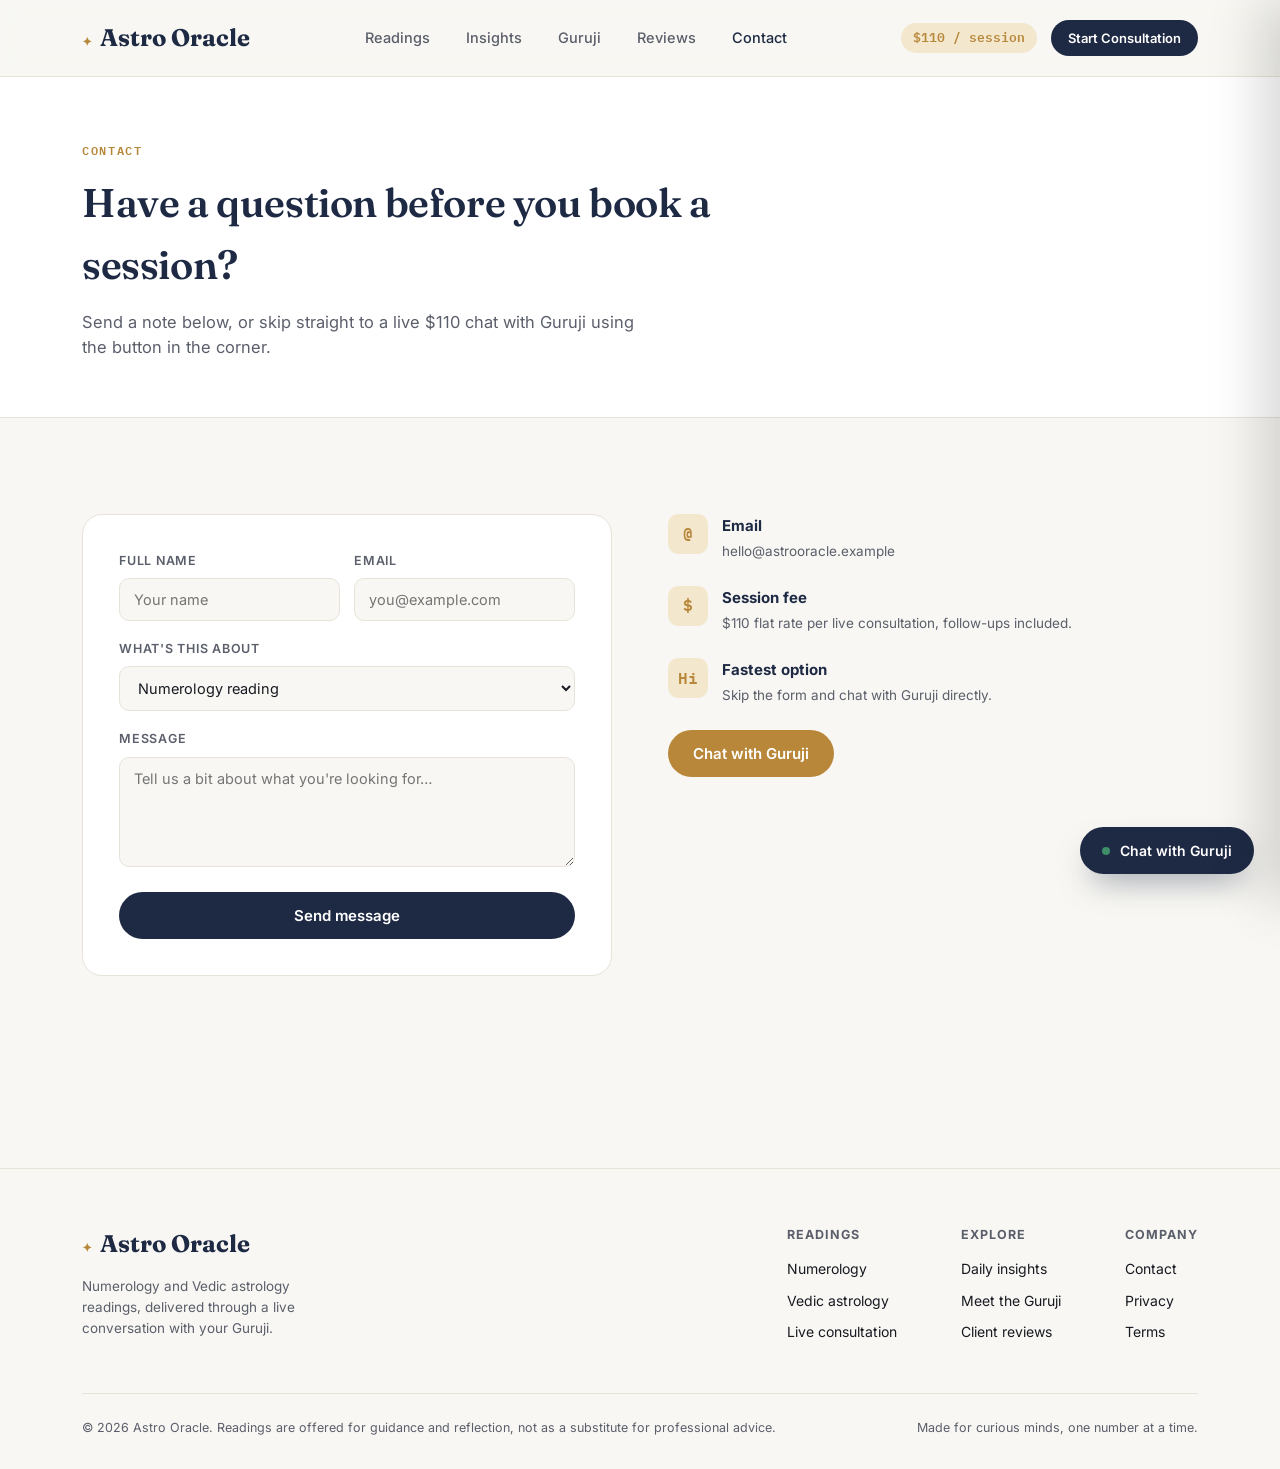
==== contact.html @ a6286b9c "refactored files" ====
<!DOCTYPE html>
<html lang="en">
<head>
<meta charset="UTF-8">
<meta name="viewport" content="width=device-width, initial-scale=1.0">
<title>Contact — Astro Oracle</title>
<link rel="preconnect" href="https://fonts.googleapis.com">
<link href="https://fonts.googleapis.com/css2?family=Fraunces:opsz,wght@9..144,400;9..144,500;9..144,600;9..144,700&family=Inter:wght@400;500;600;700&family=IBM+Plex+Mono:wght@500;600&display=swap" rel="stylesheet">
<link rel="stylesheet" href="style.css">
</head>
<body>
<header>
  <nav class="wrap">
    <a href="index.html" class="logo"><span class="logo-mark">✦</span>Astro Oracle</a>
    <div class="navlinks">
      <a href="services.html">Readings</a>
      <a href="insights.html">Insights</a>
      <a href="guruji.html">Guruji</a>
      <a href="reviews.html">Reviews</a>
      <a href="contact.html" style="color:var(--navy);">Contact</a>
    </div>
    <div class="navcta">
      <span class="fee-badge">$110 / session</span>
      <button class="btn btn-primary btn-sm" onclick="openChat()">Start Consultation</button>
    </div>
  </nav>
</header>

<section class="page-hero">
  <div class="wrap">
    <p class="eyebrow">Contact</p>
    <h1>Have a question before you book a session?</h1>
    <p class="lead">Send a note below, or skip straight to a live $110 chat with Guruji using the button in the corner.</p>
  </div>
</section>

<section>
  <div class="wrap contact-grid">
    <div class="form-card">
      <form onsubmit="event.preventDefault(); document.getElementById('formSuccess').style.display='block'; this.reset();">
        <div class="field-row">
          <div class="field">
            <label for="cf-name">Full name</label>
            <input type="text" id="cf-name" required placeholder="Your name">
          </div>
          <div class="field">
            <label for="cf-email">Email</label>
            <input type="email" id="cf-email" required placeholder="you@example.com">
          </div>
        </div>
        <div class="field">
          <label for="cf-topic">What's this about</label>
          <select id="cf-topic">
            <option>Numerology reading</option>
            <option>Vedic astrology reading</option>
            <option>Booking a session ($110)</option>
            <option>Something else</option>
          </select>
        </div>
        <div class="field">
          <label for="cf-msg">Message</label>
          <textarea id="cf-msg" required placeholder="Tell us a bit about what you're looking for…"></textarea>
        </div>
        <button type="submit" class="btn btn-primary" style="width:100%;">Send message</button>
        <div class="form-success" id="formSuccess">Thanks — Guruji typically replies within a few hours. Want an answer sooner? Use the chat button instead.</div>
      </form>
    </div>
    <div class="contact-info">
      <div class="info-item">
        <div class="info-icon">@</div>
        <div><h4>Email</h4><p>hello@astrooracle.example</p></div>
      </div>
      <div class="info-item">
        <div class="info-icon">$</div>
        <div><h4>Session fee</h4><p>$110 flat rate per live consultation, follow-ups included.</p></div>
      </div>
      <div class="info-item">
        <div class="info-icon">Hi</div>
        <div><h4>Fastest option</h4><p>Skip the form and chat with Guruji directly.</p></div>
      </div>
      <button class="btn btn-gold" onclick="openChat()" style="align-self:flex-start;">Chat with Guruji</button>
    </div>
  </div>
</section>
<footer>
  <div class="wrap">
    <div class="foot-grid">
      <div>
        <a href="index.html" class="logo"><span class="logo-mark">✦</span>Astro Oracle</a>
        <p style="font-size:13.5px; color:var(--ink-soft); max-width:260px; margin-top:14px;">Numerology and Vedic astrology readings, delivered through a live conversation with your Guruji.</p>
      </div>
      <div class="foot-cols">
        <div class="foot-col">
          <h4>Readings</h4>
          <a href="services.html#numerology">Numerology</a>
          <a href="services.html#astrology">Vedic astrology</a>
          <a href="services.html#consultation">Live consultation</a>
        </div>
        <div class="foot-col">
          <h4>Explore</h4>
          <a href="insights.html">Daily insights</a>
          <a href="guruji.html">Meet the Guruji</a>
          <a href="reviews.html">Client reviews</a>
        </div>
        <div class="foot-col">
          <h4>Company</h4>
          <a href="contact.html">Contact</a>
          <a href="#">Privacy</a>
          <a href="#">Terms</a>
        </div>
      </div>
    </div>
    <div class="foot-bottom">
      <div>© 2026 Astro Oracle. Readings are offered for guidance and reflection, not as a substitute for professional advice.</div>
      <div>Made for curious minds, one number at a time.</div>
    </div>
  </div>
</footer>

<button class="fab" onclick="openChat()">
  <span class="fab-dot"></span> Chat with Guruji
</button>

<div class="overlay-bg" id="overlayBg" onclick="closeChat()"></div>
<div class="chat-panel" id="chatPanel">
  <div class="panel-head">
    <div class="phone-avatar" id="panelAvatar">G</div>
    <div>
      <div style="font-weight:600; font-size:14.5px;">Guruji</div>
      <div class="status"><span class="status-dot"></span>Online now · $110 / session</div>
    </div>
    <button class="panel-close" onclick="closeChat()" aria-label="Close chat">×</button>
  </div>
  <div class="panel-body" id="panelBody">
    <div class="bubble them">Namaste, I'm here. Tell me your date of birth and what's on your mind, and let's start from there.</div>
  </div>
  <div class="typing" id="typingIndicator" style="display:none;">Guruji is typing…</div>
  <div class="panel-input">
    <input type="text" id="panelInput" placeholder="Type a message…" onkeydown="if(event.key==='Enter')sendPanelMsg()">
    <button onclick="sendPanelMsg()" aria-label="Send">→</button>
  </div>
</div>

<script src="script.js"></script>

</body>
</html>
---- style.css ----
:root{
    --bg:#F8F7F3;
    --surface:#FFFFFF;
    --ink:#171A21;
    --ink-soft:#5B5F6B;
    --navy:#1E2A44;
    --navy-soft:#2E3B5C;
    --gold:#B8873A;
    --gold-tint:#F3E7CE;
    --line:#E6E3D9;
    --sage:#3E8E67;

    --display: 'Fraunces', serif;
    --body: 'Inter', sans-serif;
    --mono: 'IBM Plex Mono', monospace;

    --maxw: 1180px;
  }

  *{box-sizing:border-box; margin:0; padding:0;}
  html{scroll-behavior:smooth;}
  body{
    font-family:var(--body);
    color:var(--ink);
    background:var(--bg);
    line-height:1.55;
    -webkit-font-smoothing:antialiased;
  }
  img,svg{display:block; max-width:100%;}
  a{color:inherit; text-decoration:none;}
  ul{list-style:none;}
  button{font-family:inherit; cursor:pointer;}

  :focus-visible{
    outline:2px solid var(--navy);
    outline-offset:3px;
    border-radius:4px;
  }

  @media (prefers-reduced-motion: reduce){
    *{animation-duration:0.001ms !important; animation-iteration-count:1 !important; transition-duration:0.001ms !important; scroll-behavior:auto !important;}
  }

  .wrap{max-width:var(--maxw); margin:0 auto; padding:0 32px;}

  h1,h2,h3{font-family:var(--display); font-weight:600; letter-spacing:-0.01em; color:var(--navy);}

  .eyebrow{
    font-family:var(--mono);
    font-size:12px;
    letter-spacing:0.14em;
    text-transform:uppercase;
    color:var(--gold);
    font-weight:600;
  }

  .num{font-family:var(--mono); font-variant-numeric:tabular-nums;}

  .btn{
    display:inline-flex; align-items:center; justify-content:center; gap:8px;
    padding:13px 24px;
    border-radius:999px;
    font-weight:600;
    font-size:15px;
    border:1px solid transparent;
    transition:transform 0.15s ease, background 0.15s ease, border-color .15s ease;
    white-space:nowrap;
  }
  .btn:hover{transform:translateY(-1px);}
  .btn-primary{background:var(--navy); color:#fff;}
  .btn-primary:hover{background:var(--navy-soft);}
  .btn-ghost{background:transparent; color:var(--navy); border-color:var(--line);}
  .btn-ghost:hover{border-color:var(--navy);}
  .btn-gold{background:var(--gold); color:#fff;}
  .btn-gold:hover{background:#a3762c;}
  .btn-sm{padding:9px 16px; font-size:13px;}

  /* ---------- NAV ---------- */
  header{
    position:sticky; top:0; z-index:50;
    background:rgba(248,247,243,0.88);
    backdrop-filter:blur(10px);
    border-bottom:1px solid var(--line);
  }
  nav.wrap{
    display:flex; align-items:center; justify-content:space-between;
    height:76px;
  }
  .logo{
    display:flex; align-items:baseline; gap:6px;
    font-family:var(--display); font-weight:700; font-size:24px; color:var(--navy);
  }
  .logo span{font-family:var(--mono); font-size:12px; color:var(--gold); font-weight:600;}
  .navlinks{display:flex; align-items:center; gap:36px;}
  .navlinks a{font-size:14.5px; font-weight:500; color:var(--ink-soft);}
  .navlinks a:hover{color:var(--navy);}
  .navcta{display:flex; align-items:center; gap:14px;}
  .navmobile{display:none;}

  /* ---------- HERO ---------- */
  .hero{padding:76px 0 96px;}
  .hero-grid{
    display:grid; grid-template-columns:1.05fr 0.95fr; gap:64px; align-items:center;
  }
  .hero h1{font-size:52px; line-height:1.06; margin:18px 0 20px;}
  .hero p.lead{font-size:18px; color:var(--ink-soft); max-width:480px; margin-bottom:32px;}
  .hero-ctas{display:flex; gap:14px; flex-wrap:wrap; margin-bottom:40px;}
  .hero-proof{display:flex; gap:28px; flex-wrap:wrap;}
  .proof-item{}
  .proof-num{font-family:var(--mono); font-size:22px; font-weight:600; color:var(--navy);}
  .proof-label{font-size:12.5px; color:var(--ink-soft);}

  /* orbital art */
  .orbit-wrap{position:relative; aspect-ratio:1/1; width:100%; max-width:460px; margin:0 auto;}
  .orbit-wrap svg{width:100%; height:100%;}
  .orbit-ring{fill:none; stroke:var(--line); stroke-width:1;}
  .orbit-dot{fill:var(--gold);}
  .orbit-dot.navy{fill:var(--navy);}
  @keyframes spin{from{transform:rotate(0deg);} to{transform:rotate(360deg);}}
  .spin-slow{animation:spin 60s linear infinite; transform-origin:center;}
  .spin-slow-rev{animation:spin 90s linear infinite reverse; transform-origin:center;}

  /* calculator card floating on orbit */
  .calc-card{
    position:relative; z-index:2;
    background:var(--surface);
    border:1px solid var(--line);
    border-radius:20px;
    padding:26px 26px 22px;
    box-shadow:0 24px 48px -24px rgba(30,42,68,0.28);
    max-width:340px; margin:0 auto;
  }
  .calc-card h3{font-size:16px; margin-bottom:4px;}
  .calc-sub{font-size:13px; color:var(--ink-soft); margin-bottom:16px;}
  .calc-fields{display:flex; gap:8px; margin-bottom:14px;}
  .calc-fields input{
    font-family:var(--mono); font-size:14px; text-align:center;
    border:1px solid var(--line); border-radius:8px; padding:10px 6px;
    width:100%; background:var(--bg); color:var(--ink);
  }
  .calc-fields input::placeholder{color:#A6A9B2;}
  .calc-result{
    display:flex; align-items:center; gap:14px;
    margin-top:16px; padding-top:16px; border-top:1px dashed var(--line);
  }
  .life-badge{
    width:56px; height:56px; border-radius:50%;
    background:var(--navy); color:#fff;
    display:flex; align-items:center; justify-content:center;
    font-family:var(--mono); font-weight:600; font-size:22px;
    flex-shrink:0;
  }
  .life-badge.gold{background:var(--gold);}
  .calc-result-text .k{font-size:11px; text-transform:uppercase; letter-spacing:0.08em; color:var(--ink-soft); font-weight:600;}
  .calc-result-text .v{font-size:14px; color:var(--navy); font-weight:600; margin-top:2px;}

  /* ---------- TRUST STRIP ---------- */
  .trust{border-top:1px solid var(--line); border-bottom:1px solid var(--line); background:var(--surface);}
  .trust .wrap{
    display:flex; justify-content:space-between; flex-wrap:wrap; gap:24px;
    padding:26px 32px;
  }
  .trust-item{display:flex; align-items:center; gap:10px; font-size:13.5px; color:var(--ink-soft);}
  .trust-item .num{color:var(--navy); font-weight:600; font-size:15px;}

  /* ---------- SECTION HEADS ---------- */
  section{padding:96px 0;}
  .sec-head{max-width:600px; margin-bottom:52px;}
  .sec-head h2{font-size:36px; margin-top:10px;}
  .sec-head p{color:var(--ink-soft); font-size:16px; margin-top:14px;}

  /* ---------- SERVICES ---------- */
  .services-grid{display:grid; grid-template-columns:repeat(3,1fr); gap:24px;}
  .service-card{
    background:var(--surface); border:1px solid var(--line); border-radius:18px;
    padding:32px 28px;
  }
  .service-num{font-family:var(--mono); font-size:13px; color:var(--gold); font-weight:600; margin-bottom:22px;}
  .service-card h3{font-size:20px; margin-bottom:10px;}
  .service-card p{font-size:14.5px; color:var(--ink-soft); margin-bottom:18px;}
  .service-card ul{display:flex; flex-direction:column; gap:8px;}
  .service-card li{font-size:13.5px; color:var(--ink); display:flex; gap:8px; align-items:flex-start;}
  .service-card li::before{content:"—"; color:var(--gold); flex-shrink:0;}

  /* ---------- GURUJIS ---------- */
  .guru-section{background:var(--navy);}
  .guru-section .sec-head h2, .guru-section .eyebrow{color:#fff;}
  .guru-section .sec-head p{color:#B9C0D4;}
  .guru-grid{display:grid; grid-template-columns:repeat(3,1fr); gap:24px;}
  .guru-card{
    background:#26314F; border:1px solid #384467; border-radius:18px; padding:26px;
    display:flex; flex-direction:column;
  }
  .guru-top{display:flex; gap:14px; align-items:center; margin-bottom:18px;}
  .guru-avatar{
    width:52px; height:52px; border-radius:50%;
    background:var(--gold-tint); color:var(--navy);
    display:flex; align-items:center; justify-content:center;
    font-family:var(--display); font-weight:600; font-size:19px;
    flex-shrink:0;
  }
  .guru-name{color:#fff; font-weight:600; font-size:16px;}
  .guru-role{font-size:12.5px; color:#9DA7C4;}
  .status{display:flex; align-items:center; gap:6px; font-size:12px; color:#9DA7C4; margin-top:4px;}
  .status-dot{width:7px; height:7px; border-radius:50%; background:var(--sage);}
  .status-dot.away{background:#C08A34;}
  .guru-meta{display:flex; gap:16px; margin:14px 0 20px; flex-wrap:wrap;}
  .guru-meta div{font-size:12px; color:#B9C0D4;}
  .guru-meta .num{color:#fff; font-weight:600; font-size:14px; display:block;}
  .guru-card .btn{width:100%; margin-top:auto;}

  /* ---------- HOW IT WORKS ---------- */
  .steps{display:grid; grid-template-columns:repeat(3,1fr); gap:0; counter-reset:step;}
  .step{position:relative; padding:0 28px 0 0;}
  .step:not(:last-child){border-right:1px solid var(--line);}
  .step-num{font-family:var(--mono); font-size:34px; font-weight:600; color:var(--gold); margin-bottom:16px;}
  .step h3{font-size:18px; margin-bottom:10px;}
  .step p{font-size:14.5px; color:var(--ink-soft);}

  /* ---------- CHAT PREVIEW ---------- */
  .chat-preview{display:grid; grid-template-columns:0.9fr 1.1fr; gap:64px; align-items:center;}
  .chat-copy .sec-head{margin-bottom:26px;}
  .chat-points{display:flex; flex-direction:column; gap:16px; margin-bottom:32px;}
  .chat-point{display:flex; gap:12px; align-items:flex-start;}
  .chat-point-dot{width:8px; height:8px; border-radius:50%; background:var(--gold); margin-top:7px; flex-shrink:0;}
  .chat-point div{font-size:14.5px; color:var(--ink-soft);}
  .chat-point strong{color:var(--ink); font-weight:600;}

  .phone{
    background:var(--surface); border:1px solid var(--line); border-radius:24px;
    box-shadow:0 30px 60px -30px rgba(30,42,68,0.35);
    overflow:hidden; max-width:400px; margin:0 auto;
  }
  .phone-head{
    background:var(--navy); color:#fff; padding:16px 18px;
    display:flex; align-items:center; gap:12px;
  }
  .phone-avatar{width:38px; height:38px; border-radius:50%; background:var(--gold-tint); color:var(--navy); display:flex; align-items:center; justify-content:center; font-family:var(--display); font-weight:600;}
  .phone-head .status{color:#B9C0D4;}
  .phone-body{padding:20px 18px; display:flex; flex-direction:column; gap:12px; min-height:280px; background:#FBFAF7;}
  .bubble{max-width:78%; padding:10px 14px; border-radius:14px; font-size:14px; line-height:1.45;}
  .bubble.them{background:#fff; border:1px solid var(--line); align-self:flex-start; border-bottom-left-radius:4px;}
  .bubble.me{background:var(--navy); color:#fff; align-self:flex-end; border-bottom-right-radius:4px;}
  .bubble .num{color:var(--gold); font-weight:600;}
  .bubble.me .num{color:var(--gold-tint);}
  .phone-input{
    display:flex; gap:8px; padding:14px 16px; border-top:1px solid var(--line); background:#fff;
  }
  .phone-input input{flex:1; border:1px solid var(--line); border-radius:999px; padding:10px 16px; font-size:14px; background:var(--bg);}
  .phone-input button{width:38px; height:38px; border-radius:50%; background:var(--navy); color:#fff; border:none; flex-shrink:0; font-size:15px;}

  /* ---------- TESTIMONIALS ---------- */
  .testi-grid{display:grid; grid-template-columns:repeat(3,1fr); gap:24px;}
  .testi{background:var(--surface); border:1px solid var(--line); border-radius:18px; padding:28px;}
  .testi-mark{font-family:var(--display); font-size:34px; color:var(--gold); line-height:1; margin-bottom:10px;}
  .testi p{font-size:14.5px; color:var(--ink); margin-bottom:18px;}
  .testi-who{font-size:12.5px; color:var(--ink-soft); font-weight:600;}

  /* ---------- FOOTER CTA ---------- */
  .cta-band{background:var(--gold-tint); border-radius:24px; padding:56px; text-align:center; margin:0 32px;}
  .cta-band h2{font-size:32px; margin-bottom:14px;}
  .cta-band p{color:var(--ink-soft); margin-bottom:28px; max-width:440px; margin-left:auto; margin-right:auto;}

  footer{border-top:1px solid var(--line); padding:56px 0 32px; margin-top:96px;}
  .foot-grid{display:flex; justify-content:space-between; flex-wrap:wrap; gap:40px; margin-bottom:40px;}
  .foot-cols{display:flex; gap:64px; flex-wrap:wrap;}
  .foot-col h4{font-size:12.5px; text-transform:uppercase; letter-spacing:0.08em; color:var(--ink-soft); margin-bottom:14px;}
  .foot-col a{display:block; font-size:14px; color:var(--ink); margin-bottom:10px;}
  .foot-col a:hover{color:var(--navy); text-decoration:underline;}
  .foot-bottom{border-top:1px solid var(--line); padding-top:24px; display:flex; justify-content:space-between; flex-wrap:wrap; gap:12px; font-size:12.5px; color:var(--ink-soft);}

  /* ---------- FLOATING CHAT BUTTON ---------- */
  .fab{
    position:fixed; bottom:26px; right:26px; z-index:80;
    display:flex; align-items:center; gap:10px;
    background:var(--navy); color:#fff; border:none; border-radius:999px;
    padding:15px 22px; font-weight:600; font-size:14px;
    box-shadow:0 16px 32px -12px rgba(30,42,68,0.5);
  }
  .fab-dot{width:8px; height:8px; border-radius:50%; background:var(--sage);}

  /* ---------- CHAT OVERLAY PANEL ---------- */
  .overlay-bg{
    position:fixed; inset:0; background:rgba(23,26,33,0.4);
    opacity:0; pointer-events:none; transition:opacity .25s ease; z-index:90;
  }
  .overlay-bg.open{opacity:1; pointer-events:auto;}
  .chat-panel{
    position:fixed; top:0; right:0; height:100%; width:400px; max-width:92vw;
    background:#fff; z-index:95;
    transform:translateX(100%); transition:transform .3s ease;
    display:flex; flex-direction:column;
    box-shadow:-20px 0 50px rgba(0,0,0,0.15);
  }
  .chat-panel.open{transform:translateX(0);}
  .panel-head{background:var(--navy); color:#fff; padding:18px 20px; display:flex; align-items:center; gap:12px;}
  .panel-close{margin-left:auto; background:none; border:none; color:#fff; font-size:20px; line-height:1;}
  .panel-body{flex:1; overflow-y:auto; padding:20px; display:flex; flex-direction:column; gap:12px; background:#FBFAF7;}
  .panel-input{display:flex; gap:8px; padding:16px; border-top:1px solid var(--line);}
  .panel-input input{flex:1; border:1px solid var(--line); border-radius:999px; padding:11px 16px; font-size:14px;}
  .panel-input button{width:40px; height:40px; border-radius:50%; background:var(--navy); color:#fff; border:none; flex-shrink:0;}
  .typing{font-size:12.5px; color:var(--ink-soft); font-style:italic; padding-left:4px;}

  /* ---------- RESPONSIVE ---------- */
  @media (max-width:920px){
    .navlinks{display:none;}
    .hero-grid, .chat-preview{grid-template-columns:1fr; gap:48px;}
    .hero h1{font-size:38px;}
    .services-grid, .guru-grid, .testi-grid{grid-template-columns:1fr;}
    .steps{grid-template-columns:1fr; gap:32px;}
    .step:not(:last-child){border-right:none; border-bottom:1px solid var(--line); padding-bottom:28px;}
    .cta-band{margin:0 16px; padding:40px 24px;}
    .wrap{padding:0 20px;}
    .trust .wrap{padding:20px;}
  }

/* ---------- INNER PAGE HERO ---------- */
.page-hero{padding:64px 0 56px; border-bottom:1px solid var(--line); background:var(--surface);}
.page-hero h1{font-size:40px; margin-top:12px; max-width:640px;}
.page-hero p.lead{font-size:16.5px; color:var(--ink-soft); max-width:560px; margin-top:14px;}

/* ---------- SERVICE DETAIL BLOCKS ---------- */
.service-detail{display:grid; grid-template-columns:0.9fr 1.1fr; gap:56px; align-items:start; padding:64px 0; border-bottom:1px solid var(--line);}
.service-detail:last-child{border-bottom:none;}
.service-detail .service-num{margin-bottom:16px;}
.service-detail h2{font-size:30px; margin-bottom:14px;}
.service-detail p.desc{color:var(--ink-soft); font-size:15.5px; margin-bottom:20px; max-width:440px;}
.detail-list{display:grid; grid-template-columns:1fr 1fr; gap:14px;}
.detail-item{background:var(--surface); border:1px solid var(--line); border-radius:14px; padding:18px 20px;}
.detail-item .num{color:var(--gold); font-weight:600; font-size:13px; display:block; margin-bottom:6px;}
.detail-item div.t{font-size:14px; font-weight:600; color:var(--ink);}
.detail-item div.d{font-size:13px; color:var(--ink-soft); margin-top:4px;}

/* ---------- GURUJI FULL GRID (light bg version) ---------- */
.guru-grid-light{display:grid; grid-template-columns:repeat(3,1fr); gap:24px;}
.guru-card-light{
  background:var(--surface); border:1px solid var(--line); border-radius:18px; padding:26px;
  display:flex; flex-direction:column;
}
.guru-card-light .guru-name{color:var(--navy);}
.guru-card-light .guru-role, .guru-card-light .status, .guru-card-light .guru-meta div{color:var(--ink-soft);}
.guru-card-light .guru-meta .num{color:var(--navy);}
.guru-card-light .guru-avatar{background:var(--navy); color:#fff;}
.filter-row{display:flex; gap:10px; margin-bottom:32px; flex-wrap:wrap;}
.filter-chip{
  padding:8px 16px; border-radius:999px; border:1px solid var(--line); font-size:13px; font-weight:600; color:var(--ink-soft); background:var(--surface);
}
.filter-chip.active{background:var(--navy); color:#fff; border-color:var(--navy);}

/* ---------- CONTACT ---------- */
.contact-grid{display:grid; grid-template-columns:1fr 1fr; gap:56px; align-items:start;}
.form-card{background:var(--surface); border:1px solid var(--line); border-radius:20px; padding:36px;}
.field{margin-bottom:18px;}
.field label{display:block; font-size:12.5px; font-weight:600; color:var(--ink-soft); text-transform:uppercase; letter-spacing:0.06em; margin-bottom:8px;}
.field input, .field select, .field textarea{
  width:100%; border:1px solid var(--line); border-radius:10px; padding:12px 14px; font-size:14.5px; font-family:var(--body); background:var(--bg); color:var(--ink);
}
.field textarea{min-height:110px; resize:vertical;}
.field-row{display:grid; grid-template-columns:1fr 1fr; gap:14px;}
.contact-info{display:flex; flex-direction:column; gap:24px;}
.info-item{display:flex; gap:14px; align-items:flex-start;}
.info-icon{width:40px; height:40px; border-radius:10px; background:var(--gold-tint); color:var(--gold); display:flex; align-items:center; justify-content:center; font-family:var(--mono); font-weight:600; flex-shrink:0;}
.info-item h4{font-size:15px; color:var(--navy); margin-bottom:4px;}
.info-item p{font-size:13.5px; color:var(--ink-soft);}
.form-success{display:none; background:var(--gold-tint); border-radius:12px; padding:16px 18px; font-size:14px; color:var(--navy); font-weight:600; margin-top:16px;}

@media (max-width:920px){
  .service-detail, .contact-grid{grid-template-columns:1fr;}
  .detail-list{grid-template-columns:1fr;}
  .guru-grid-light{grid-template-columns:1fr;}
  .field-row{grid-template-columns:1fr;}
}

/* ---------- LOGO MARK ---------- */
.logo-mark{color:var(--gold); margin-right:2px; font-size:0.85em;}

/* ---------- FEE BADGE ---------- */
.fee-badge{
  display:inline-flex; align-items:center; gap:6px;
  background:var(--gold-tint); color:var(--gold); border-radius:999px;
  padding:5px 12px; font-family:var(--mono); font-size:12.5px; font-weight:600;
}

/* ---------- TODAY STRIP (dynamic numerology) ---------- */
.today-strip{background:var(--navy); color:#fff;}
.today-strip .wrap{
  display:flex; align-items:center; gap:20px; padding:18px 32px; flex-wrap:wrap;
}
.today-badge{
  width:44px; height:44px; border-radius:50%; background:var(--gold);
  display:flex; align-items:center; justify-content:center; flex-shrink:0;
  font-family:var(--mono); font-weight:600; font-size:19px;
}
.today-strip .t{font-size:13px; color:#9DA7C4;}
.today-strip .d{font-size:13.5px; color:#fff; margin-top:2px;}
.today-strip a{margin-left:auto; font-size:13px; font-weight:600; color:var(--gold-tint); white-space:nowrap;}
.today-strip a:hover{text-decoration:underline;}

/* ---------- ZODIAC GRID ---------- */
.zodiac-grid{
  display:grid; grid-template-columns:repeat(6,1fr); gap:12px; margin-bottom:28px;
}
.zodiac-card{
  background:var(--surface); border:1px solid var(--line); border-radius:14px;
  padding:18px 10px; display:flex; flex-direction:column; align-items:center; gap:8px;
  transition:border-color .15s ease, transform .15s ease;
}
.zodiac-card:hover{transform:translateY(-2px); border-color:var(--gold);}
.zodiac-card.active{border-color:var(--navy); background:var(--gold-tint);}
.zodiac-symbol{font-size:26px; color:var(--navy);}
.zodiac-name{font-size:12px; font-weight:600; color:var(--ink-soft);}
.horoscope-result{
  display:none; background:var(--surface); border:1px solid var(--line); border-radius:16px;
  padding:24px 28px; max-width:560px;
}
.horoscope-result p{font-size:15.5px; color:var(--ink); margin-top:8px;}

/* ---------- NUMEROLOGY INSIGHT CARD (insights page) ---------- */
.insight-split{display:grid; grid-template-columns:1fr 1fr; gap:24px;}
.insight-card{background:var(--surface); border:1px solid var(--line); border-radius:18px; padding:28px;}
.insight-card h3{font-size:18px; margin-bottom:6px;}
.insight-card p.sub{font-size:13.5px; color:var(--ink-soft); margin-bottom:18px;}

/* ---------- SINGLE GURUJI PROFILE ---------- */
.guruji-profile{
  display:grid; grid-template-columns:0.8fr 1.2fr; gap:48px; align-items:center;
  background:var(--navy); border-radius:24px; padding:48px; color:#fff;
}
.guruji-avatar-lg{
  width:120px; height:120px; border-radius:50%; background:var(--gold-tint); color:var(--navy);
  display:flex; align-items:center; justify-content:center; font-family:var(--display);
  font-weight:600; font-size:44px; margin:0 auto 18px;
}
.guruji-profile .status{justify-content:center; color:#9DA7C4;}
.guruji-title{text-align:center;}
.guruji-title h3{color:#fff; font-size:20px; margin-top:4px;}
.guruji-body p{color:#C7CCDD; font-size:15px; margin-bottom:18px;}
.guruji-stats{display:flex; gap:24px; margin-bottom:22px; flex-wrap:wrap;}
.guruji-stats div{font-size:12px; color:#9DA7C4;}
.guruji-stats .num{color:#fff; font-weight:600; font-size:16px; display:block;}
.guruji-fee{
  display:flex; align-items:center; gap:14px; margin-bottom:22px;
  background:#26314F; border-radius:14px; padding:14px 18px; max-width:340px;
}
.guruji-fee .num{font-family:var(--mono); font-size:26px; font-weight:600; color:var(--gold);}
.guruji-fee .label{font-size:12.5px; color:#9DA7C4;}

@media (max-width:920px){
  .zodiac-grid{grid-template-columns:repeat(3,1fr);}
  .insight-split{grid-template-columns:1fr;}
  .guruji-profile{grid-template-columns:1fr; padding:32px 24px;}
  .today-strip a{margin-left:0;}
}

/* ---------- REVIEWS PAGE ---------- */
.review-stats{display:grid; grid-template-columns:repeat(4,1fr); gap:20px; margin-bottom:56px;}
.review-stat{background:var(--surface); border:1px solid var(--line); border-radius:16px; padding:24px 20px; text-align:center;}
.review-stat .num{font-family:var(--mono); font-size:30px; font-weight:600; color:var(--navy); display:block;}
.review-stat .label{font-size:12.5px; color:var(--ink-soft); margin-top:6px;}

.stars{color:var(--gold); font-size:14px; letter-spacing:2px; margin-bottom:12px;}

.review-filter-row{display:flex; gap:10px; margin-bottom:32px; flex-wrap:wrap;}

.review-grid{display:grid; grid-template-columns:repeat(2,1fr); gap:20px;}
.review-card{
  background:var(--surface); border:1px solid var(--line); border-radius:18px; padding:26px 28px;
  display:flex; flex-direction:column;
}
.review-top{display:flex; justify-content:space-between; align-items:flex-start; margin-bottom:4px;}
.review-tag{
  font-family:var(--mono); font-size:11px; font-weight:600; color:var(--gold);
  background:var(--gold-tint); padding:3px 10px; border-radius:999px; text-transform:uppercase; letter-spacing:0.04em;
}
.review-card p{font-size:14.5px; color:var(--ink); margin:6px 0 16px; flex:1;}
.review-who{display:flex; justify-content:space-between; align-items:center; border-top:1px solid var(--line); padding-top:14px;}
.review-who .name{font-size:13.5px; font-weight:600; color:var(--navy);}
.review-who .place{font-size:12px; color:var(--ink-soft);}
.review-who .date{font-size:11.5px; color:var(--ink-soft); font-family:var(--mono);}

@media (max-width:920px){
  .review-stats{grid-template-columns:repeat(2,1fr);}
  .review-grid{grid-template-columns:1fr;}
}
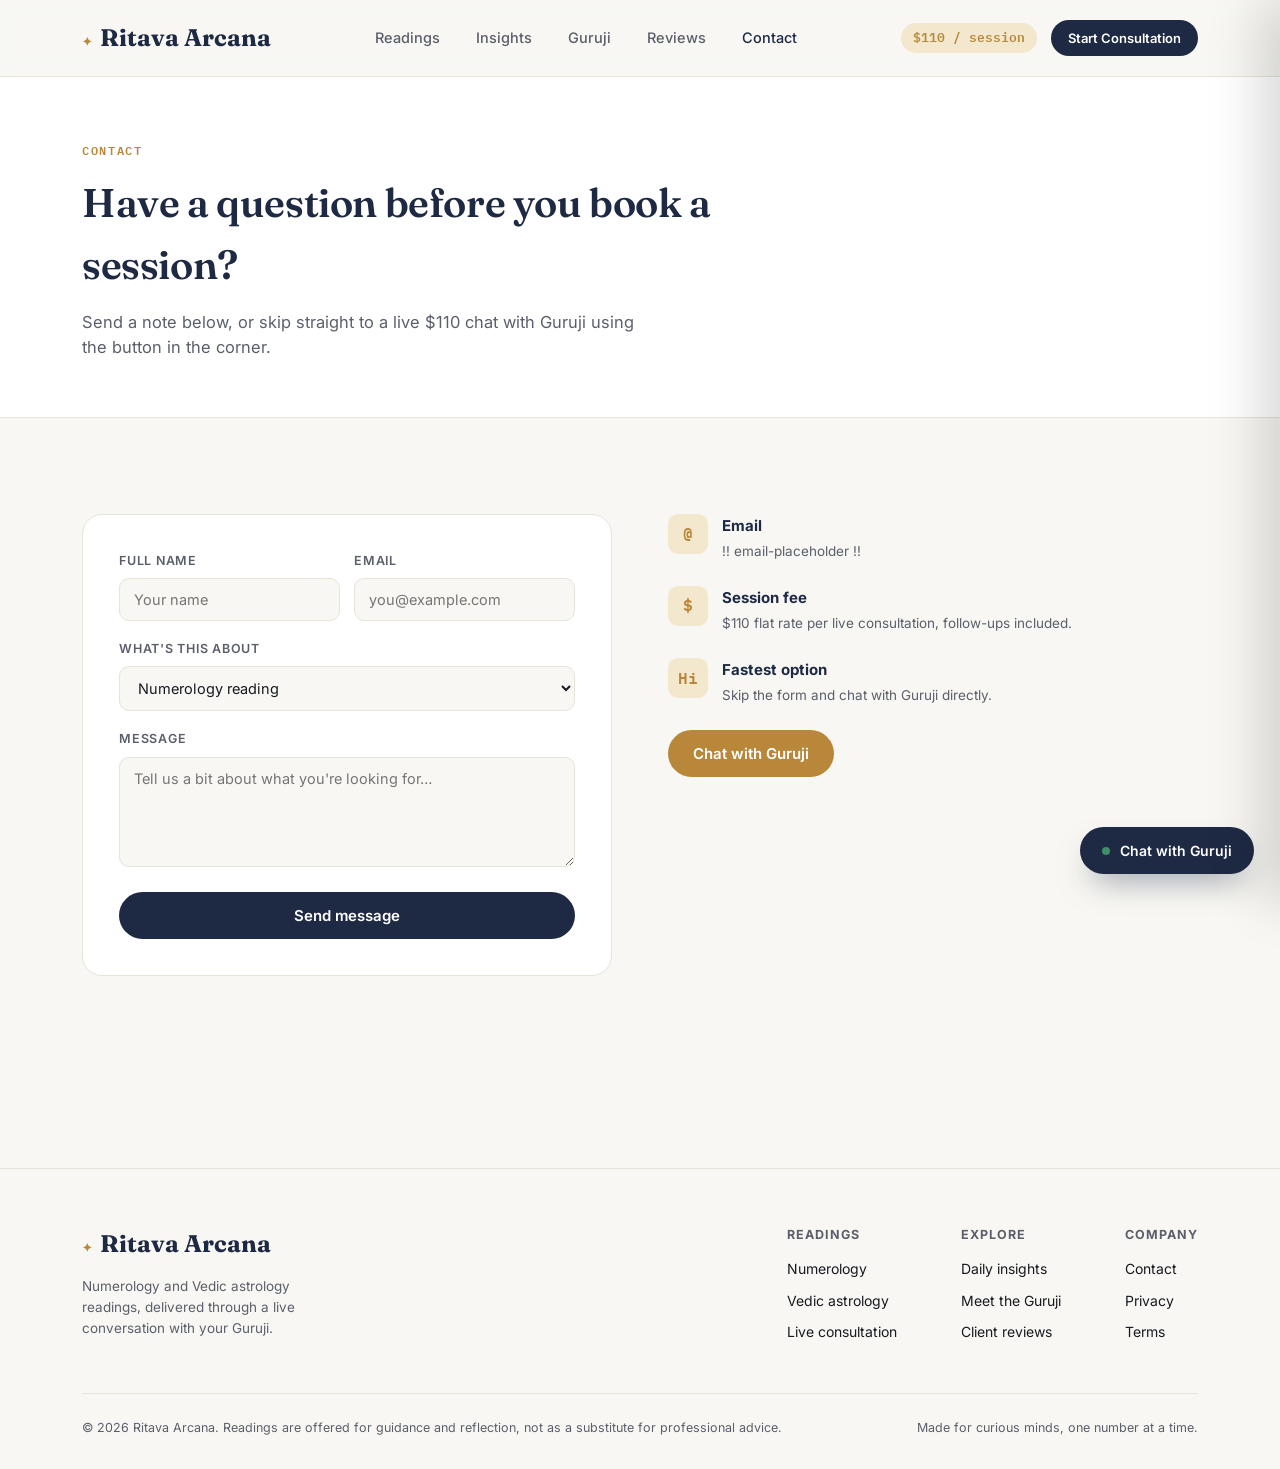
==== commit ba384a47: "refactored name" ====
--- a/contact.html
+++ b/contact.html
@@ -3,7 +3,7 @@
 <head>
 <meta charset="UTF-8">
 <meta name="viewport" content="width=device-width, initial-scale=1.0">
-<title>Contact — Astro Oracle</title>
+<title>Contact — Ritava Arcana</title>
 <link rel="preconnect" href="https://fonts.googleapis.com">
 <link href="https://fonts.googleapis.com/css2?family=Fraunces:opsz,wght@9..144,400;9..144,500;9..144,600;9..144,700&family=Inter:wght@400;500;600;700&family=IBM+Plex+Mono:wght@500;600&display=swap" rel="stylesheet">
 <link rel="stylesheet" href="style.css">
@@ -11,7 +11,7 @@
 <body>
 <header>
   <nav class="wrap">
-    <a href="index.html" class="logo"><span class="logo-mark">✦</span>Astro Oracle</a>
+    <a href="index.html" class="logo"><span class="logo-mark">✦</span>Ritava Arcana</a>
     <div class="navlinks">
       <a href="services.html">Readings</a>
       <a href="insights.html">Insights</a>
@@ -68,7 +68,7 @@
     <div class="contact-info">
       <div class="info-item">
         <div class="info-icon">@</div>
-        <div><h4>Email</h4><p>hello@astrooracle.example</p></div>
+        <div><h4>Email</h4><p>!! email-placeholder !!</p></div>
       </div>
       <div class="info-item">
         <div class="info-icon">$</div>
@@ -86,7 +86,7 @@
   <div class="wrap">
     <div class="foot-grid">
       <div>
-        <a href="index.html" class="logo"><span class="logo-mark">✦</span>Astro Oracle</a>
+        <a href="index.html" class="logo"><span class="logo-mark">✦</span>Ritava Arcana</a>
         <p style="font-size:13.5px; color:var(--ink-soft); max-width:260px; margin-top:14px;">Numerology and Vedic astrology readings, delivered through a live conversation with your Guruji.</p>
       </div>
       <div class="foot-cols">
@@ -111,7 +111,7 @@
       </div>
     </div>
     <div class="foot-bottom">
-      <div>© 2026 Astro Oracle. Readings are offered for guidance and reflection, not as a substitute for professional advice.</div>
+      <div>© 2026 Ritava Arcana. Readings are offered for guidance and reflection, not as a substitute for professional advice.</div>
       <div>Made for curious minds, one number at a time.</div>
     </div>
   </div>
